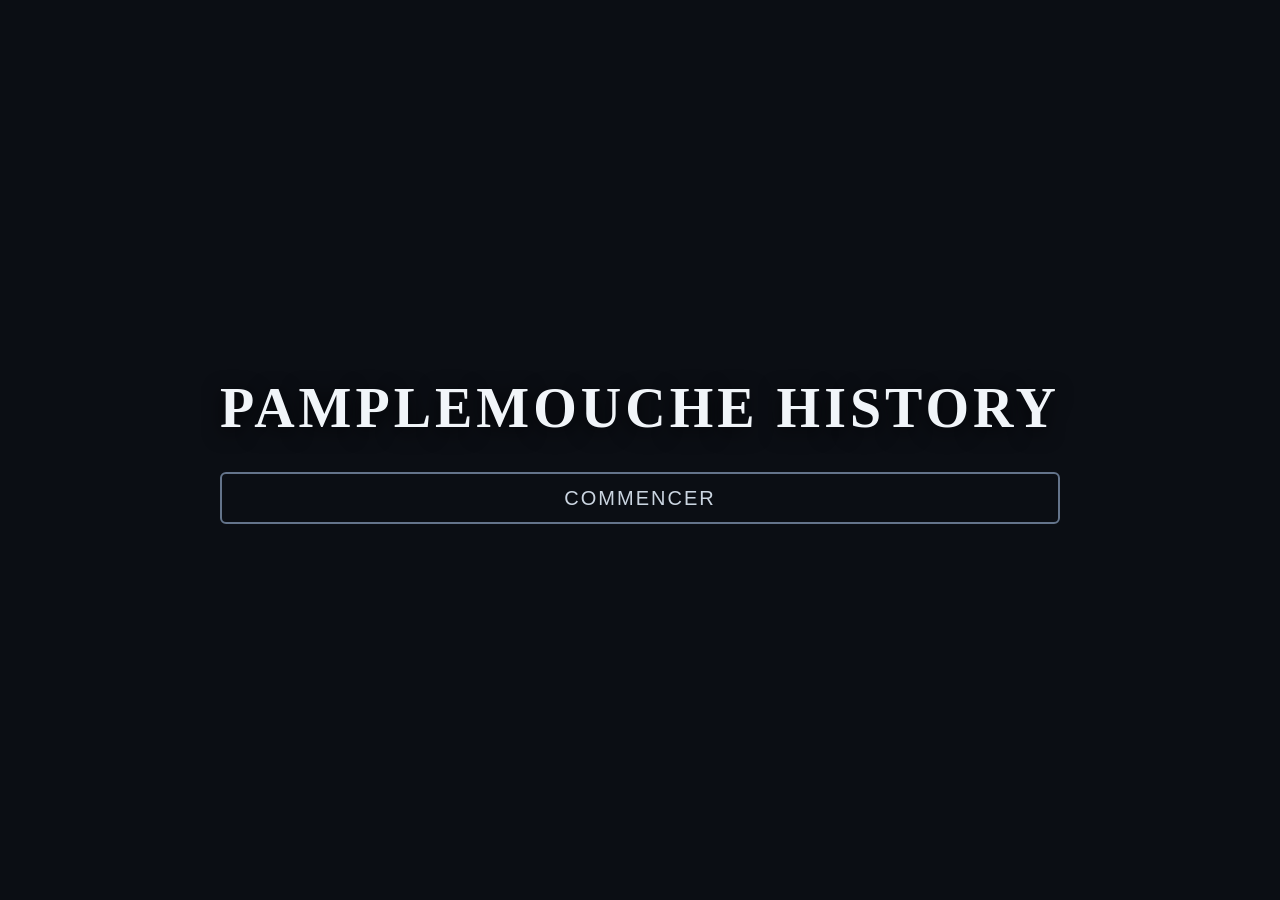
==== index.html @ af68d69f "Auto-save: 2026-08-04 09:21:51" ====
<!DOCTYPE html>
<html lang="fr">
<head>
  <meta charset="UTF-8">
  <meta name="viewport" content="width=device-width, initial-scale=1.0">
  <title>Pamplemouche History</title>
  <style>
    * {
      box-sizing: border-box;
      margin: 0;
      padding: 0;
    }

    body {
      font-family: -apple-system, BlinkMacSystemFont, "Segoe UI", Roboto, sans-serif;
      background-color: #0b0e14;
      color: #e2e8f0;
      height: 100vh;
      width: 100vw;
      display: flex;
      justify-content: center;
      align-items: center;
      overflow: hidden;
    }

    .menu-container {
      text-align: center;
      display: flex;
      flex-direction: column;
      align-items: center;
      gap: 2rem;
    }

    h1 {
      font-family: 'Georgia', serif;
      font-size: 3.5rem;
      letter-spacing: 4px;
      text-transform: uppercase;
      color: #f1f5f9;
      text-shadow: 0 4px 20px rgba(0, 0, 0, 0.8);
    }

    .btn {
      background: transparent;
      color: #cbd5e1;
      border: 2px solid #64748b;
      padding: 0.8rem 2.5rem;
      font-size: 1.25rem;
      font-family: inherit;
      cursor: pointer;
      text-transform: uppercase;
      letter-spacing: 2px;
      transition: all 0.3s ease;
      border-radius: 6px;
      width: 100%;
    }

    .btn:hover {
      background-color: #e2e8f0;
      color: #0f141d;
      border-color: #e2e8f0;
      box-shadow: 0 0 15px rgba(226, 232, 240, 0.4);
      transform: translateY(-2px);
    }

    .btn-secondary {
      border-color: #475569;
      color: #94a3b8;
    }

    .modal-overlay {
      position: fixed;
      inset: 0;
      background: rgba(11, 14, 20, 0.85);
      backdrop-filter: blur(5px);
      display: flex;
      justify-content: center;
      align-items: center;
      opacity: 0;
      pointer-events: none;
      transition: opacity 0.3s ease;
    }

    .modal-overlay.active {
      opacity: 1;
      pointer-events: auto;
    }

    .modal-content {
      background-color: #161b26;
      border: 1px solid #2d3748;
      padding: 2.5rem;
      border-radius: 12px;
      box-shadow: 0 10px 30px rgba(0, 0, 0, 0.5);
      text-align: center;
      width: 340px;
      display: flex;
      flex-direction: column;
      gap: 1.2rem;
    }

    .modal-content h2 {
      font-size: 1.4rem;
      color: #f8fafc;
    }
  </style>
</head>
<body>

  <div class="menu-container">
    <h1>Pamplemouche History</h1>
    <button class="btn" onclick="ouvrirModal()">Commencer</button>
  </div>

  <div class="modal-overlay" id="modalChoice">
    <div class="modal-content">
      <h2>Rejoindre la partie</h2>
      <button class="btn" onclick="seConnecter()">Se connecter</button>
      <button class="btn btn-secondary" onclick="jouerInvite()">Jouer en tant qu'invité</button>
    </div>
  </div>

  <script>
    const modal = document.getElementById('modalChoice');

    function ouvrirModal() {
      modal.classList.add('active');
    }

    modal.addEventListener('click', (e) => {
      if (e.target === modal) {
        modal.classList.remove('active');
      }
    });

    function seConnecter() {
      // Construction de l'URL de retour vers games.html
      const redirectUrl = window.location.origin + window.location.pathname.replace('index.html', '') + 'games.html';
      window.location.href = `https://login.pamplemouche.com?redirect=${encodeURIComponent(redirectUrl)}`;
    }

    function jouerInvite() {
      if (!localStorage.getItem('guest_user')) {
        const randomId = Math.floor(1000 + Math.random() * 9000);
        const guestUser = {
          username: "Invité_" + randomId,
          pampBalance: 0,
          isGuest: true
        };
        localStorage.setItem('guest_user', JSON.stringify(guestUser));
      }
      window.location.href = "games.html";
    }
  </script>

</body>
</html>
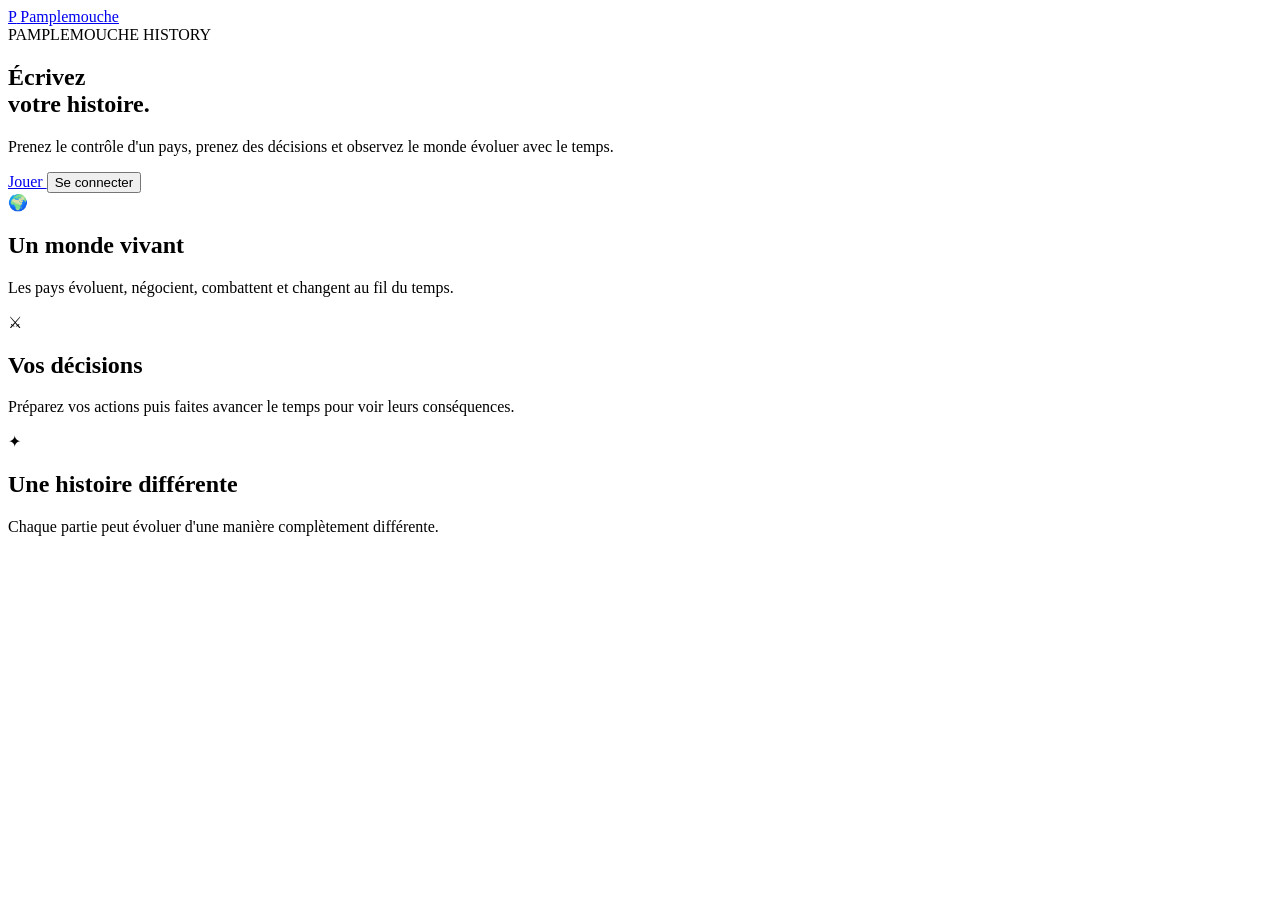
==== commit b929d965: "Update index.html" ====
--- a/index.html
+++ b/index.html
@@ -1,157 +1,130 @@
 <!DOCTYPE html>
 <html lang="fr">
 <head>
-  <meta charset="UTF-8">
-  <meta name="viewport" content="width=device-width, initial-scale=1.0">
-  <title>Pamplemouche History</title>
-  <style>
-    * {
-      box-sizing: border-box;
-      margin: 0;
-      padding: 0;
-    }
+    <meta charset="UTF-8">
+    <meta name="viewport" content="width=device-width, initial-scale=1.0">
 
-    body {
-      font-family: -apple-system, BlinkMacSystemFont, "Segoe UI", Roboto, sans-serif;
-      background-color: #0b0e14;
-      color: #e2e8f0;
-      height: 100vh;
-      width: 100vw;
-      display: flex;
-      justify-content: center;
-      align-items: center;
-      overflow: hidden;
-    }
+    <title>Pamplemouche History</title>
 
-    .menu-container {
-      text-align: center;
-      display: flex;
-      flex-direction: column;
-      align-items: center;
-      gap: 2rem;
-    }
+    <link rel="stylesheet" href="/css/pamplemouche.css">
+</head>
 
-    h1 {
-      font-family: 'Georgia', serif;
-      font-size: 3.5rem;
-      letter-spacing: 4px;
-      text-transform: uppercase;
-      color: #f1f5f9;
-      text-shadow: 0 4px 20px rgba(0, 0, 0, 0.8);
-    }
-
-    .btn {
-      background: transparent;
-      color: #cbd5e1;
-      border: 2px solid #64748b;
-      padding: 0.8rem 2.5rem;
-      font-size: 1.25rem;
-      font-family: inherit;
-      cursor: pointer;
-      text-transform: uppercase;
-      letter-spacing: 2px;
-      transition: all 0.3s ease;
-      border-radius: 6px;
-      width: 100%;
-    }
-
-    .btn:hover {
-      background-color: #e2e8f0;
-      color: #0f141d;
-      border-color: #e2e8f0;
-      box-shadow: 0 0 15px rgba(226, 232, 240, 0.4);
-      transform: translateY(-2px);
-    }
-
-    .btn-secondary {
-      border-color: #475569;
-      color: #94a3b8;
-    }
-
-    .modal-overlay {
-      position: fixed;
-      inset: 0;
-      background: rgba(11, 14, 20, 0.85);
-      backdrop-filter: blur(5px);
-      display: flex;
-      justify-content: center;
-      align-items: center;
-      opacity: 0;
-      pointer-events: none;
-      transition: opacity 0.3s ease;
-    }
-
-    .modal-overlay.active {
-      opacity: 1;
-      pointer-events: auto;
-    }
-
-    .modal-content {
-      background-color: #161b26;
-      border: 1px solid #2d3748;
-      padding: 2.5rem;
-      border-radius: 12px;
-      box-shadow: 0 10px 30px rgba(0, 0, 0, 0.5);
-      text-align: center;
-      width: 340px;
-      display: flex;
-      flex-direction: column;
-      gap: 1.2rem;
-    }
-
-    .modal-content h2 {
-      font-size: 1.4rem;
-      color: #f8fafc;
-    }
-  </style>
-</head>
 <body>
 
-  <div class="menu-container">
-    <h1>Pamplemouche History</h1>
-    <button class="btn" onclick="ouvrirModal()">Commencer</button>
-  </div>
+<header class="topbar">
 
-  <div class="modal-overlay" id="modalChoice">
-    <div class="modal-content">
-      <h2>Rejoindre la partie</h2>
-      <button class="btn" onclick="seConnecter()">Se connecter</button>
-      <button class="btn btn-secondary" onclick="jouerInvite()">Jouer en tant qu'invité</button>
-    </div>
-  </div>
+    <a href="/" class="brand">
+        <span class="brandMark">P</span>
+        <span>Pamplemouche</span>
+    </a>
 
-  <script>
-    const modal = document.getElementById('modalChoice');
+    <div id="account"></div>
 
-    function ouvrirModal() {
-      modal.classList.add('active');
-    }
+</header>
 
-    modal.addEventListener('click', (e) => {
-      if (e.target === modal) {
-        modal.classList.remove('active');
-      }
+
+<main class="home">
+
+    <section class="hero">
+
+        <div class="eyebrow">
+            PAMPLEMOUCHE HISTORY
+        </div>
+
+        <h1>
+            Écrivez<br>
+            votre histoire.
+        </h1>
+
+        <p>
+            Prenez le contrôle d'un pays, prenez des décisions
+            et observez le monde évoluer avec le temps.
+        </p>
+
+        <div class="heroButtons">
+
+            <a href="/games.html" class="button primary">
+                Jouer
+            </a>
+
+            <button
+                class="button secondary"
+                id="loginButton">
+                Se connecter
+            </button>
+
+        </div>
+
+    </section>
+
+
+    <section class="features">
+
+        <div class="featureCard">
+
+            <span class="featureIcon">🌍</span>
+
+            <h2>
+                Un monde vivant
+            </h2>
+
+            <p>
+                Les pays évoluent, négocient,
+                combattent et changent au fil du temps.
+            </p>
+
+        </div>
+
+
+        <div class="featureCard">
+
+            <span class="featureIcon">⚔</span>
+
+            <h2>
+                Vos décisions
+            </h2>
+
+            <p>
+                Préparez vos actions puis faites avancer
+                le temps pour voir leurs conséquences.
+            </p>
+
+        </div>
+
+
+        <div class="featureCard">
+
+            <span class="featureIcon">✦</span>
+
+            <h2>
+                Une histoire différente
+            </h2>
+
+            <p>
+                Chaque partie peut évoluer
+                d'une manière complètement différente.
+            </p>
+
+        </div>
+
+    </section>
+
+</main>
+
+
+<script src="/js/auth.js"></script>
+
+<script>
+
+document
+    .getElementById("loginButton")
+    .addEventListener("click", () => {
+
+        PamplemoucheAuth.login();
+
     });
 
-    function seConnecter() {
-      // Construction de l'URL de retour vers games.html
-      const redirectUrl = window.location.origin + window.location.pathname.replace('index.html', '') + 'games.html';
-      window.location.href = `https://login.pamplemouche.com?redirect=${encodeURIComponent(redirectUrl)}`;
-    }
-
-    function jouerInvite() {
-      if (!localStorage.getItem('guest_user')) {
-        const randomId = Math.floor(1000 + Math.random() * 9000);
-        const guestUser = {
-          username: "Invité_" + randomId,
-          pampBalance: 0,
-          isGuest: true
-        };
-        localStorage.setItem('guest_user', JSON.stringify(guestUser));
-      }
-      window.location.href = "games.html";
-    }
-  </script>
+</script>
 
 </body>
-</html>+</html>
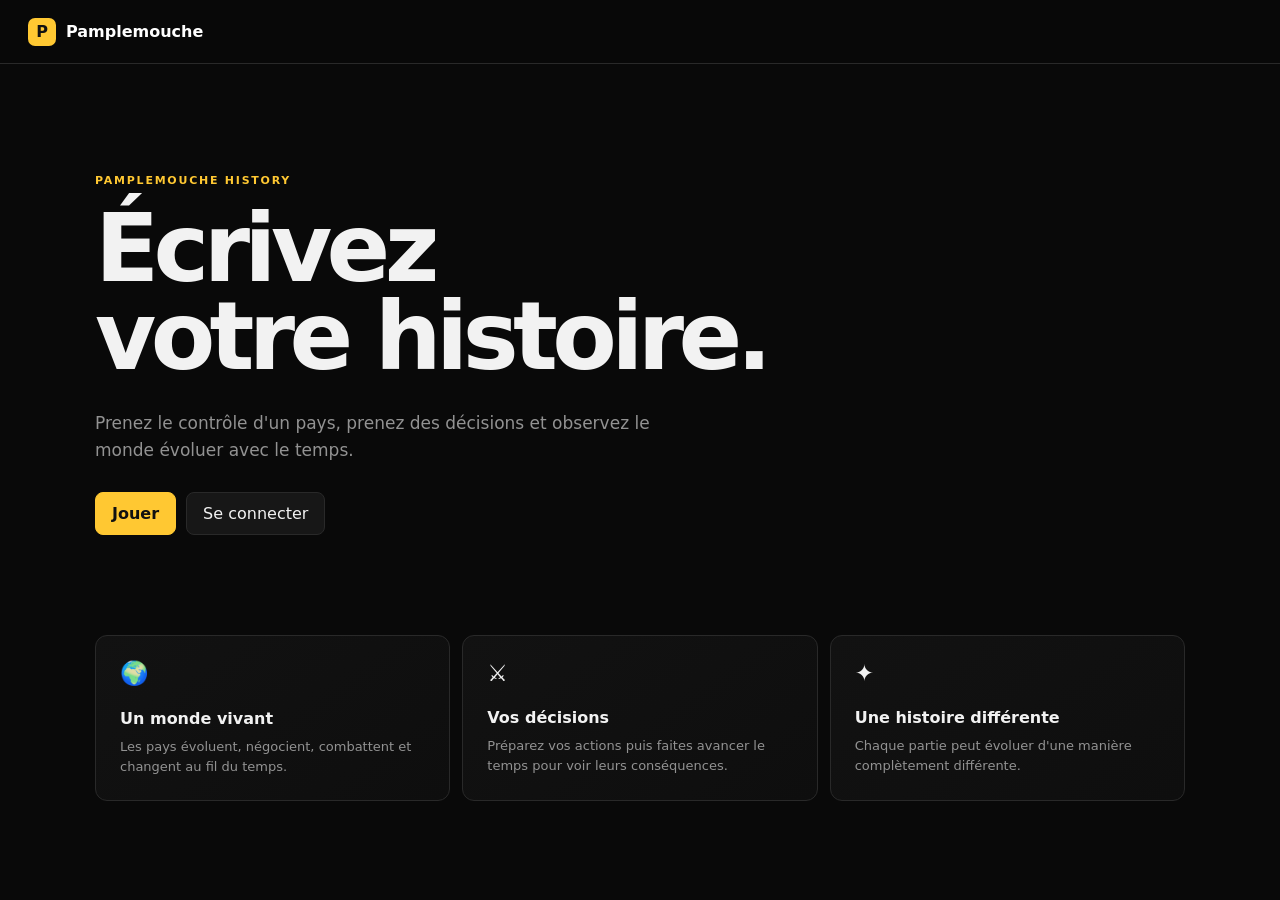
==== commit 2b854f89: "Update index.html" ====
--- a/index.html
+++ b/index.html
@@ -6,7 +6,7 @@
 
     <title>Pamplemouche History</title>
 
-    <link rel="stylesheet" href="/css/pamplemouche.css">
+    <link rel="stylesheet" href="./css/pamplemouche.css">
 </head>
 
 <body>
@@ -43,7 +43,7 @@
 
         <div class="heroButtons">
 
-            <a href="/games.html" class="button primary">
+            <a href="./games.html" class="button primary">
                 Jouer
             </a>
 
--- a/css/pamplemouche.css
+++ b/css/pamplemouche.css
@@ -0,0 +1,1356 @@
+* {
+    box-sizing: border-box;
+}
+
+
+:root {
+
+    --bg: #090909;
+
+    --surface: #111111;
+
+    --surface2: #171717;
+
+    --surface3: #202020;
+
+    --border: #292929;
+
+    --text: #f2f2f2;
+
+    --muted: #929292;
+
+    --yellow: #ffc832;
+
+    --yellowDark: #c99b16;
+
+}
+
+
+html,
+body {
+
+    margin: 0;
+
+    width: 100%;
+    height: 100%;
+
+    background: var(--bg);
+
+    color: var(--text);
+
+    font-family:
+        Inter,
+        system-ui,
+        -apple-system,
+        BlinkMacSystemFont,
+        "Segoe UI",
+        sans-serif;
+
+}
+
+
+body {
+    overflow-x: hidden;
+}
+
+
+button,
+input,
+select {
+    font: inherit;
+}
+
+
+/* =====================================================
+   HEADER
+===================================================== */
+
+.topbar {
+
+    height: 64px;
+
+    padding:
+        0 28px;
+
+    display: flex;
+
+    align-items: center;
+
+    justify-content: space-between;
+
+    border-bottom:
+        1px solid var(--border);
+
+    background:
+        rgba(9,9,9,.94);
+
+    backdrop-filter:
+        blur(16px);
+
+}
+
+
+.brand {
+
+    display: flex;
+
+    align-items: center;
+
+    gap: 10px;
+
+    color: white;
+
+    text-decoration: none;
+
+    font-weight: 700;
+
+}
+
+
+.brandMark {
+
+    width: 28px;
+    height: 28px;
+
+    display: grid;
+
+    place-items: center;
+
+    background: var(--yellow);
+
+    color: #111;
+
+    border-radius: 7px;
+
+    font-weight: 900;
+
+}
+
+
+/* =====================================================
+   ACCOUNT
+===================================================== */
+
+.account {
+
+    display: flex;
+
+    align-items: center;
+
+    gap: 9px;
+
+    color: #ddd;
+
+    font-size: 13px;
+
+}
+
+
+.accountDot {
+
+    width: 7px;
+    height: 7px;
+
+    border-radius: 50%;
+
+    background: #6dcc72;
+
+}
+
+
+.accountGuest {
+
+    color: var(--muted);
+
+}
+
+
+/* =====================================================
+   BUTTONS
+===================================================== */
+
+.button {
+
+    display: inline-flex;
+
+    align-items: center;
+
+    justify-content: center;
+
+    border-radius: 8px;
+
+    padding:
+        11px 16px;
+
+    text-decoration: none;
+
+    border: 1px solid var(--border);
+
+    cursor: pointer;
+
+    transition:
+        .15s ease;
+
+}
+
+
+.button.primary {
+
+    background: var(--yellow);
+
+    border-color: var(--yellow);
+
+    color: #111;
+
+    font-weight: 700;
+
+}
+
+
+.button.primary:hover {
+
+    background: #ffd75d;
+
+}
+
+
+.button.secondary {
+
+    background: var(--surface2);
+
+    color: var(--text);
+
+}
+
+
+.button.secondary:hover {
+
+    background: var(--surface3);
+
+}
+
+
+/* =====================================================
+   HOME
+===================================================== */
+
+.home {
+
+    max-width: 1150px;
+
+    margin:
+        0 auto;
+
+    padding:
+        110px 30px 70px;
+
+}
+
+
+.hero {
+
+    max-width: 780px;
+
+}
+
+
+.eyebrow {
+
+    color: var(--yellow);
+
+    font-size: 11px;
+
+    font-weight: 800;
+
+    letter-spacing:
+        .16em;
+
+    margin-bottom: 18px;
+
+}
+
+
+.hero h1 {
+
+    margin: 0;
+
+    font-size:
+        clamp(52px, 8vw, 94px);
+
+    line-height:
+        .94;
+
+    letter-spacing:
+        -.06em;
+
+}
+
+
+.hero p {
+
+    max-width: 610px;
+
+    margin:
+        28px 0;
+
+    color: var(--muted);
+
+    font-size: 17px;
+
+    line-height: 1.6;
+
+}
+
+
+.heroButtons {
+
+    display: flex;
+
+    gap: 10px;
+
+    flex-wrap: wrap;
+
+}
+
+
+/* =====================================================
+   FEATURES
+===================================================== */
+
+.features {
+
+    margin-top: 100px;
+
+    display: grid;
+
+    grid-template-columns:
+        repeat(3, 1fr);
+
+    gap: 12px;
+
+}
+
+
+.featureCard {
+
+    padding: 24px;
+
+    border:
+        1px solid var(--border);
+
+    background:
+        linear-gradient(
+            145deg,
+            #121212,
+            #0e0e0e
+        );
+
+    border-radius: 12px;
+
+}
+
+
+.featureIcon {
+
+    font-size: 23px;
+
+}
+
+
+.featureCard h2 {
+
+    font-size: 16px;
+
+    margin:
+        22px 0 9px;
+
+}
+
+
+.featureCard p {
+
+    margin: 0;
+
+    color: var(--muted);
+
+    line-height: 1.5;
+
+    font-size: 13px;
+
+}
+
+
+/* =====================================================
+   PAGE
+===================================================== */
+
+.page {
+
+    max-width: 1150px;
+
+    margin: auto;
+
+    padding:
+        55px 30px;
+
+}
+
+
+.pageHeader {
+
+    display: flex;
+
+    justify-content: space-between;
+
+    align-items: flex-end;
+
+    gap: 30px;
+
+    margin-bottom: 35px;
+
+}
+
+
+.pageHeader h1 {
+
+    margin: 0;
+
+    font-size: 43px;
+
+    letter-spacing:
+        -.04em;
+
+}
+
+
+.pageHeader p {
+
+    color: var(--muted);
+
+}
+
+
+/* =====================================================
+   GAMES
+===================================================== */
+
+.gamesGrid {
+
+    display: grid;
+
+    grid-template-columns:
+        repeat(
+            auto-fill,
+            minmax(270px, 1fr)
+        );
+
+    gap: 12px;
+
+}
+
+
+.gameCard {
+
+    padding: 20px;
+
+    border:
+        1px solid var(--border);
+
+    border-radius: 12px;
+
+    background: var(--surface);
+
+    transition:
+        .15s ease;
+
+}
+
+
+.gameCard:hover {
+
+    border-color:
+        #454545;
+
+    transform:
+        translateY(-2px);
+
+}
+
+
+.gameCardTitle {
+
+    font-weight: 700;
+
+}
+
+
+.gameCardMeta {
+
+    color: var(--muted);
+
+    font-size: 12px;
+
+    margin-top: 7px;
+
+}
+
+
+.gameCardButton {
+
+    margin-top: 18px;
+
+}
+
+
+.loadingCard {
+
+    padding: 30px;
+
+    color: var(--muted);
+
+    border:
+        1px solid var(--border);
+
+    border-radius: 12px;
+
+}
+
+
+/* =====================================================
+   GAME
+===================================================== */
+
+.gameBody {
+
+    overflow: hidden;
+
+}
+
+
+#game {
+
+    position: relative;
+
+    width: 100vw;
+
+    height: 100vh;
+
+    overflow: hidden;
+
+}
+
+
+#map {
+
+    position: absolute;
+
+    inset: 0;
+
+    background:
+        #0b0e12;
+
+}
+
+
+#map svg {
+
+    width: 100%;
+    height: 100%;
+
+}
+
+
+/* =====================================================
+   GAME HEADER
+===================================================== */
+
+.gameHeader {
+
+    position: absolute;
+
+    top: 0;
+    left: 0;
+    right: 0;
+
+    height: 60px;
+
+    padding:
+        0 18px;
+
+    display: flex;
+
+    align-items: center;
+
+    justify-content: space-between;
+
+    pointer-events: none;
+
+    z-index: 20;
+
+}
+
+
+.gameBrand {
+
+    color: white;
+
+    text-decoration: none;
+
+    font-size: 11px;
+
+    font-weight: 800;
+
+    letter-spacing:
+        .1em;
+
+    pointer-events: auto;
+
+}
+
+
+/* =====================================================
+   DATE
+===================================================== */
+
+#dateDisplay {
+
+    position: absolute;
+
+    top: 70px;
+
+    left: 50%;
+
+    transform:
+        translateX(-50%);
+
+    z-index: 20;
+
+    padding:
+        7px 11px;
+
+    border:
+        1px solid rgba(255,255,255,.08);
+
+    background:
+        rgba(8,8,8,.75);
+
+    border-radius: 7px;
+
+    color: #c6c6c6;
+
+    font-size: 11px;
+
+    backdrop-filter:
+        blur(10px);
+
+}
+
+
+/* =====================================================
+   COUNTRY
+===================================================== */
+
+.country {
+
+    stroke:
+        rgba(0,0,0,.6);
+
+    stroke-width:
+        .6px;
+
+    transition:
+        filter .12s;
+
+}
+
+
+.country:hover {
+
+    filter:
+        brightness(1.2);
+
+    cursor: pointer;
+
+}
+
+
+.country.selected {
+
+    stroke: white;
+
+    stroke-width: 1.5px;
+
+}
+
+
+.country-label {
+
+    pointer-events: none;
+
+    fill: white;
+
+    text-anchor: middle;
+
+    font-size: 8px;
+
+    font-weight: 600;
+
+    paint-order: stroke;
+
+    stroke:
+        rgba(0,0,0,.75);
+
+    stroke-width: 2.5px;
+
+}
+
+
+.country-label.small {
+
+    font-size: 6px;
+
+}
+
+
+/* =====================================================
+   COUNTRY PANEL
+===================================================== */
+
+#countryPanel {
+
+    position: absolute;
+
+    right: 18px;
+    bottom: 18px;
+
+    width: 235px;
+
+    padding: 15px;
+
+    border:
+        1px solid var(--border);
+
+    border-radius: 10px;
+
+    background:
+        rgba(12,12,12,.9);
+
+    backdrop-filter:
+        blur(15px);
+
+    display: none;
+
+    z-index: 30;
+
+}
+
+
+#countryPanel.visible {
+
+    display: block;
+
+}
+
+
+#countryName {
+
+    font-weight: 700;
+
+    font-size: 15px;
+
+}
+
+
+.countryInfo {
+
+    margin-top: 7px;
+
+    color: var(--muted);
+
+    font-size: 12px;
+
+}
+
+
+/* =====================================================
+   TIME
+===================================================== */
+
+#timeContainer {
+
+    position: absolute;
+
+    top: 18px;
+
+    right: 18px;
+
+    z-index: 40;
+
+}
+
+
+#timeButton {
+
+    border:
+        1px solid var(--border);
+
+    background:
+        rgba(15,15,15,.9);
+
+    color: white;
+
+    border-radius: 8px;
+
+    padding:
+        9px 12px;
+
+    cursor: pointer;
+
+}
+
+
+#timeMenu {
+
+    display: none;
+
+    position: absolute;
+
+    right: 0;
+
+    top: calc(100% + 7px);
+
+    width: 165px;
+
+    padding: 5px;
+
+    background:
+        #111;
+
+    border:
+        1px solid var(--border);
+
+    border-radius: 9px;
+
+}
+
+
+#timeMenu.open {
+
+    display: block;
+
+}
+
+
+.timeOption {
+
+    width: 100%;
+
+    border: 0;
+
+    background: transparent;
+
+    color: #ddd;
+
+    text-align: left;
+
+    padding: 9px;
+
+    border-radius: 6px;
+
+    cursor: pointer;
+
+    font-size: 12px;
+
+}
+
+
+.timeOption:hover {
+
+    background: var(--surface3);
+
+}
+
+
+.timeSeparator {
+
+    height: 1px;
+
+    background: var(--border);
+
+    margin: 4px 0;
+
+}
+
+
+/* =====================================================
+   CONTROLS
+===================================================== */
+
+#bottomControls {
+
+    position: absolute;
+
+    left: 18px;
+    bottom: 18px;
+
+    display: flex;
+
+    gap: 7px;
+
+    z-index: 40;
+
+}
+
+
+.controlButton {
+
+    border:
+        1px solid var(--border);
+
+    background:
+        rgba(15,15,15,.92);
+
+    color: white;
+
+    padding:
+        10px 13px;
+
+    border-radius: 8px;
+
+    cursor: pointer;
+
+    backdrop-filter:
+        blur(12px);
+
+}
+
+
+.controlButton:hover {
+
+    border-color:
+        #4b4b4b;
+
+}
+
+
+/* =====================================================
+   AI PANEL
+===================================================== */
+
+#aiPanel {
+
+    position: absolute;
+
+    left: 18px;
+    top: 18px;
+
+    width:
+        min(390px, calc(100vw - 36px));
+
+    height:
+        min(500px, calc(100vh - 36px));
+
+    display: none;
+
+    flex-direction: column;
+
+    z-index: 80;
+
+    background:
+        rgba(13,13,13,.97);
+
+    border:
+        1px solid var(--border);
+
+    border-radius: 11px;
+
+    box-shadow:
+        0 20px 70px rgba(0,0,0,.6);
+
+    overflow: hidden;
+
+    backdrop-filter:
+        blur(18px);
+
+}
+
+
+#aiPanel.open {
+
+    display: flex;
+
+}
+
+
+#aiHeader {
+
+    height: 44px;
+
+    flex-shrink: 0;
+
+    display: flex;
+
+    align-items: center;
+
+    justify-content: space-between;
+
+    padding:
+        0 12px;
+
+    border-bottom:
+        1px solid var(--border);
+
+}
+
+
+#aiTitle {
+
+    font-size: 13px;
+
+    font-weight: 700;
+
+}
+
+
+#closeAi {
+
+    border: 0;
+
+    background: transparent;
+
+    color: #888;
+
+    cursor: pointer;
+
+    font-size: 20px;
+
+}
+
+
+/* =====================================================
+   MESSAGES
+===================================================== */
+
+#messages {
+
+    flex: 1;
+
+    overflow-y: auto;
+
+    padding: 12px;
+
+}
+
+
+.message {
+
+    max-width: 88%;
+
+    padding: 8px 10px;
+
+    border-radius: 8px;
+
+    margin-bottom: 8px;
+
+    font-size: 12px;
+
+    line-height: 1.5;
+
+    white-space: pre-wrap;
+
+}
+
+
+.message.ai {
+
+    background: var(--surface2);
+
+}
+
+
+.message.user {
+
+    margin-left: auto;
+
+    background:
+        #2c2c2c;
+
+}
+
+
+/* =====================================================
+   ACTIONS
+===================================================== */
+
+#actionsList {
+
+    flex: 1;
+
+    overflow-y: auto;
+
+    padding: 12px;
+
+    display: none;
+
+}
+
+
+.actionItem {
+
+    border:
+        1px solid var(--border);
+
+    background:
+        var(--surface);
+
+    border-radius: 8px;
+
+    padding: 10px;
+
+    margin-bottom: 7px;
+
+    font-size: 12px;
+
+}
+
+
+.actionPending {
+
+    display: block;
+
+    color: var(--muted);
+
+    font-size: 10px;
+
+    margin-top: 5px;
+
+}
+
+
+.emptyActions {
+
+    color: var(--muted);
+
+    font-size: 12px;
+
+    line-height: 1.5;
+
+}
+
+
+/* =====================================================
+   INPUT
+===================================================== */
+
+#inputArea {
+
+    display: flex;
+
+    gap: 6px;
+
+    padding: 8px;
+
+    border-top:
+        1px solid var(--border);
+
+}
+
+
+#messageInput {
+
+    flex: 1;
+
+    min-width: 0;
+
+    background:
+        #090909;
+
+    border:
+        1px solid var(--border);
+
+    color: white;
+
+    border-radius: 7px;
+
+    padding: 9px;
+
+    outline: none;
+
+    font-size: 12px;
+
+}
+
+
+#messageInput:focus {
+
+    border-color:
+        #555;
+
+}
+
+
+#sendButton {
+
+    width: 38px;
+
+    border: 0;
+
+    border-radius: 7px;
+
+    background:
+        var(--yellow);
+
+    color: #111;
+
+    font-weight: 900;
+
+    cursor: pointer;
+
+}
+
+
+/* =====================================================
+   MODAL
+===================================================== */
+
+#customOverlay {
+
+    position: absolute;
+
+    inset: 0;
+
+    display: none;
+
+    align-items: center;
+
+    justify-content: center;
+
+    z-index: 100;
+
+    background:
+        rgba(0,0,0,.5);
+
+}
+
+
+#customOverlay.open {
+
+    display: flex;
+
+}
+
+
+#customBox {
+
+    width:
+        min(340px, calc(100vw - 36px));
+
+    padding: 17px;
+
+    background:
+        #121212;
+
+    border:
+        1px solid var(--border);
+
+    border-radius: 11px;
+
+    box-shadow:
+        0 25px 70px rgba(0,0,0,.65);
+
+}
+
+
+.modalTitle {
+
+    font-size: 14px;
+
+    font-weight: 700;
+
+    margin-bottom: 13px;
+
+}
+
+
+#customInputs {
+
+    display: flex;
+
+    gap: 7px;
+
+}
+
+
+#customAmount,
+#customUnit {
+
+    flex: 1;
+
+    min-width: 0;
+
+    background:
+        #090909;
+
+    color: white;
+
+    border:
+        1px solid var(--border);
+
+    border-radius: 7px;
+
+    padding: 9px;
+
+    outline: none;
+
+}
+
+
+.modalButtons {
+
+    display: flex;
+
+    justify-content: flex-end;
+
+    gap: 7px;
+
+    margin-top: 14px;
+
+}
+
+
+/* =====================================================
+   RESPONSIVE
+===================================================== */
+
+@media (max-width: 700px) {
+
+    .features {
+
+        grid-template-columns: 1fr;
+
+    }
+
+
+    .pageHeader {
+
+        align-items: flex-start;
+
+        flex-direction: column;
+
+    }
+
+
+    .home {
+
+        padding-top: 70px;
+
+    }
+
+
+    .hero h1 {
+
+        font-size: 57px;
+
+    }
+
+}
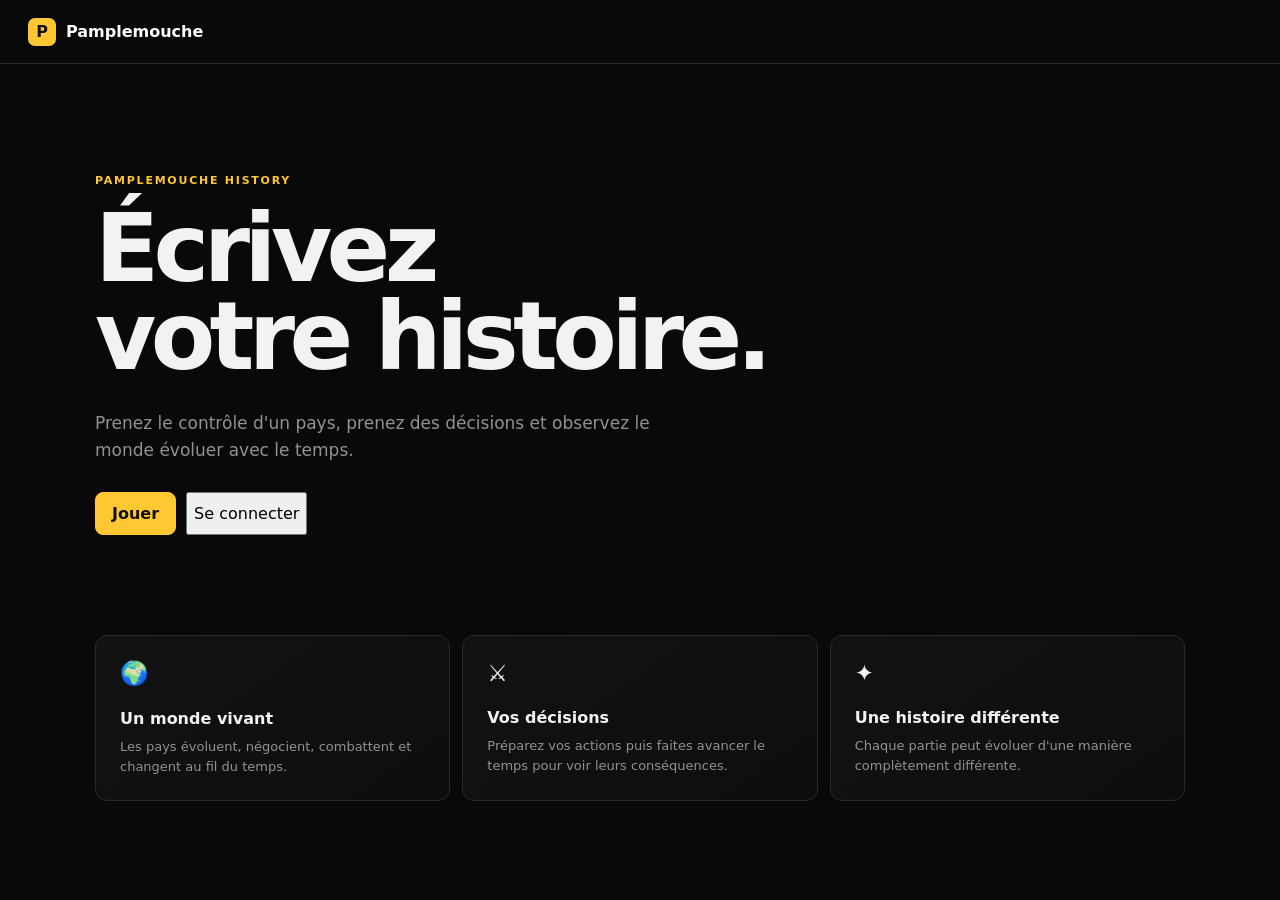
==== commit cc0d0a83: "Update login button class and formatting" ====
--- a/index.html
+++ b/index.html
@@ -48,10 +48,10 @@
             </a>
 
             <button
-                class="button secondary"
-                id="loginButton">
-                Se connecter
-            </button>
+    id="loginButton"
+    class="accountButton">
+    Se connecter
+</button>
 
         </div>
 
@@ -114,15 +114,57 @@
 
 <script src="/js/auth.js"></script>
 
+<script src="/js/auth.js"></script>
+
 <script>
 
-document
-    .getElementById("loginButton")
-    .addEventListener("click", () => {
+document.addEventListener(
+    "DOMContentLoaded",
+    () => {
 
-        PamplemoucheAuth.login();
+        const button =
+            document.getElementById(
+                "loginButton"
+            );
 
-    });
+        if (!button) return;
+
+
+        if (
+            PamplemoucheAuth.isLoggedIn()
+        ) {
+
+            button.textContent =
+                "Jouer";
+
+
+            button.addEventListener(
+                "click",
+                () => {
+
+                    window.location.href =
+                        "/play.html";
+
+                }
+            );
+
+        }
+
+        else {
+
+            button.addEventListener(
+                "click",
+                () => {
+
+                    PamplemoucheAuth.login();
+
+                }
+            );
+
+        }
+
+    }
+);
 
 </script>
 
--- a/css/pamplemouche.css
+++ b/css/pamplemouche.css
@@ -684,24 +684,19 @@
 
 
 .country-label {
-
+    font-size: 9px;
+    font-weight: 600;
+    text-anchor: middle;
+    dominant-baseline: middle;
     pointer-events: none;
-
     fill: white;
 
-    text-anchor: middle;
-
-    font-size: 8px;
-
-    font-weight: 600;
-
     paint-order: stroke;
-
-    stroke:
-        rgba(0,0,0,.75);
-
-    stroke-width: 2.5px;
-
+    stroke: rgba(0, 0, 0, 0.75);
+    stroke-width: 3px;
+    stroke-linejoin: round;
+
+    white-space: nowrap;
 }
 
 
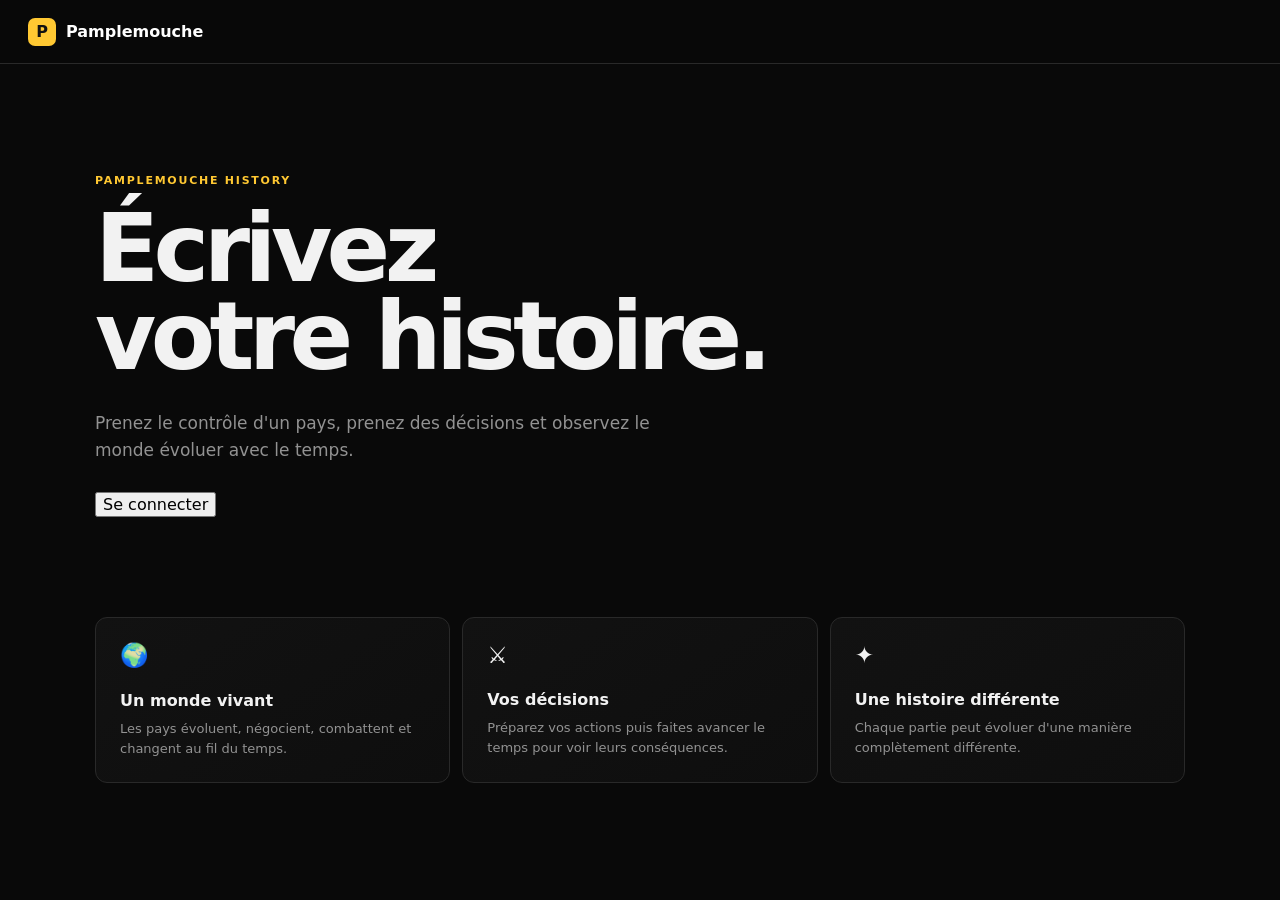
==== commit dd6f188f: "Remove games link and update redirect location Removed link to games.html and updated redirect to pl" ====
--- a/index.html
+++ b/index.html
@@ -43,9 +43,6 @@
 
         <div class="heroButtons">
 
-            <a href="./games.html" class="button primary">
-                Jouer
-            </a>
 
             <button
     id="loginButton"
@@ -112,9 +109,9 @@
 </main>
 
 
-<script src="/js/auth.js"></script>
 
-<script src="/js/auth.js"></script>
+
+<script src="./js/auth.js"></script>
 
 <script>
 
@@ -143,7 +140,7 @@
                 () => {
 
                     window.location.href =
-                        "/play.html";
+                        "/games.html";
 
                 }
             );
